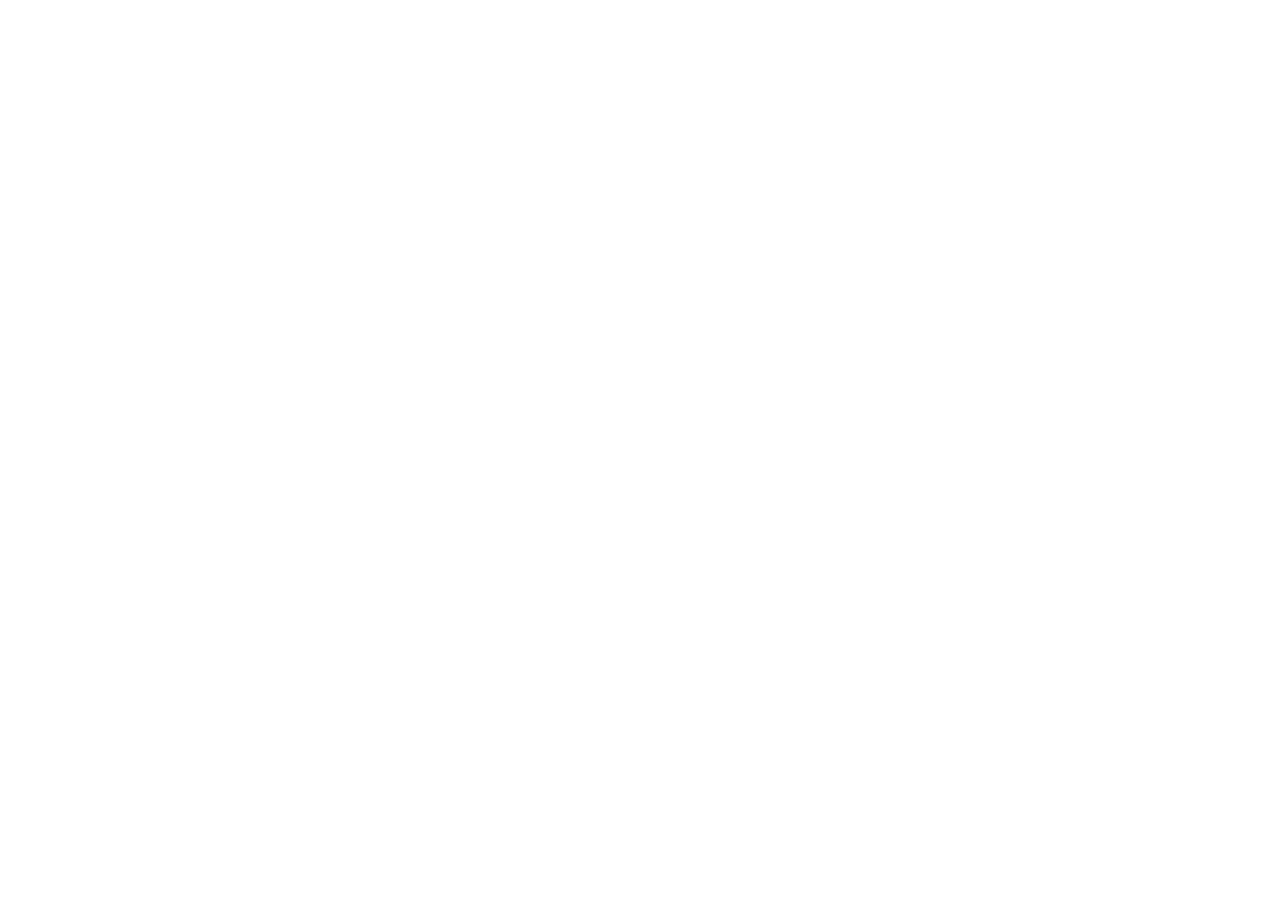
==== about.html @ d56c6442 "Add About, Categories, and Contact pages; remove Course Detail and Courses pages" ====
<!DOCTYPE html>
<html lang="en">
<head>
    <meta charset="UTF-8">
    <meta name="viewport" content="width=device-width, initial-scale=1.0">
    <title>LearnHub - About Us</title>
        <link href="https://cdn.jsdelivr.net/npm/bootstrap@5.3.8/dist/css/bootstrap.min.css" rel="stylesheet"
        integrity="sha384-sRIl4kxILFvY47J16cr9ZwB07vP4J8+LH7qKQnuqkuIAvNWLzeN8tE5YBujZqJLB" crossorigin="anonymous">
    <link rel="stylesheet" href="styles.css">
</head>

<body>
    <script src="https://cdn.jsdelivr.net/npm/bootstrap@5.3.8/dist/js/bootstrap.bundle.min.js"
        integrity="sha384-FKyoEForCGlyvwx9Hj09JcYn3nv7wiPVlz7YYwJrWVcXK/BmnVDxM+D2scQbITxI"
        crossorigin="anonymous"></script>
</body>

</html>
---- styles.css ----
:root {
    --color-primary: #1A3A5C;
    --color-accent: #2E86C1;
    --color-highlight: #E67E22;
    --color-bg: #F2F3F4;
    --color-text: #1C2833;
}

body {
    background: linear-gradient(180deg, #f7f9fb 0%, #eef3f8 100%);
    color: var(--color-text);
    font-family: "Segoe UI", Tahoma, Geneva, Verdana, sans-serif;
}

.lh-navbar {
    background-color: var(--color-primary);
}

.lh-navbar .navbar-brand,
.lh-navbar .nav-link {
    color: #f7fbff;
}

.lh-navbar .nav-link.active,
.lh-navbar .nav-link:hover,
.lh-navbar .nav-link:focus {
    color: #ffffff;
    text-decoration: underline;
    text-underline-offset: 0.2rem;
}

.lh-hero-wrap {
    background: radial-gradient(circle at top left, #2e86c1 0%, #1a3a5c 45%, #162a43 100%);
}


.lh-hero-carousel {
    border-radius: 1rem;
    overflow: hidden;
}

#heroCarousel {
    padding-bottom: 2.6rem;
}

.hero-slide {
    color: #ffffff;
    min-height: 420px;
    padding: 2rem;
}

.hero-slide img {
    height: 320px;
    width: 100%;
    object-fit: cover;
}

.category-card {
    border: 0;
    border-radius: 1rem;
    box-shadow: 0 10px 24px rgba(27, 48, 74, 0.09);
    transition: transform 0.25s ease, box-shadow 0.25s ease;
    min-height: 190px;
    background-size: cover;
    background-position: center;
    color: #ffffff;
    display: flex;
    align-items: end;
    justify-content: center;
    position: relative;
    isolation: isolate;
}

.category-card::before {
    content: "";
    position: absolute;
    inset: 0;
    border-radius: inherit;
    background: linear-gradient(180deg, rgba(9, 20, 33, 0.1) 15%, rgba(9, 20, 33, 0.72) 100%);
    z-index: -1;
}

.category-card h3 {
    color: #ffffff;
    text-shadow: 0 2px 6px rgba(0, 0, 0, 0.45);
}

.category-card:hover {
    transform: translateY(-6px);
    box-shadow: 0 16px 30px rgba(27, 48, 74, 0.16);
}

.category-coding {
    background-image: url("https://images.unsplash.com/photo-1461749280684-dccba630e2f6?auto=format&fit=crop&w=900&q=80");
}

.category-languages {
    background-image: url("https://images.unsplash.com/photo-1456513080510-7bf3a84b82f8?auto=format&fit=crop&w=900&q=80");
}

.category-business {
    background-image: url("https://images.unsplash.com/photo-1507679799987-c73779587ccf?auto=format&fit=crop&w=900&q=80");
}

.category-cooking {
    background-image: url("https://images.unsplash.com/photo-1498837167922-ddd27525d352?auto=format&fit=crop&w=900&q=80");
}

.lh-featured-bg {
    background-color: #f2f6fa;
}

.course-card {
    border: 0;
    border-radius: 1rem;
    overflow: hidden;
    box-shadow: 0 14px 26px rgba(24, 45, 69, 0.1);
}

.course-card .card-img-top {
    height: 200px;
    object-fit: cover;
}

.stats-box {
    background-color: #ffffff;
    border-radius: 0.85rem;
    border: 1px solid #dce5ef;
    padding: 1.25rem;
}

.lh-footer {
    background-color: #111f32;
    color: #f5f8fc;
}

.footer-link {
    color: #dbe8f6;
    text-decoration: none;
    line-height: 1.9;
}

.footer-link:hover,
.footer-link:focus {
    color: #ffffff;
    text-decoration: underline;
}

.social-pill {
    display: inline-flex;
    align-items: center;
    justify-content: center;
    min-width: 2.2rem;
    height: 2.2rem;
    border-radius: 999px;
    background-color: #233a57;
    color: #ffffff;
    font-weight: 600;
    font-size: 0.78rem;
}

.lh-hero-wrap .carousel-indicators {
    bottom: 0;
    margin-bottom: 0;
}

@media (max-width: 991.98px) {
    .lh-navbar .navbar-nav {
        padding-top: 0.75rem;
    }

    .hero-slide {
        min-height: auto;
        padding: 1.25rem 1.1rem 3rem;
    }

    .hero-slide img {
        height: 240px;
    }
}

@media (max-width: 575.98px) {
    .hero-slide h1,
    .hero-slide h2 {
        font-size: 1.7rem;
    }

    .hero-slide .lead {
        font-size: 1rem;
    }

    .hero-slide img {
        height: 210px;
    }
}
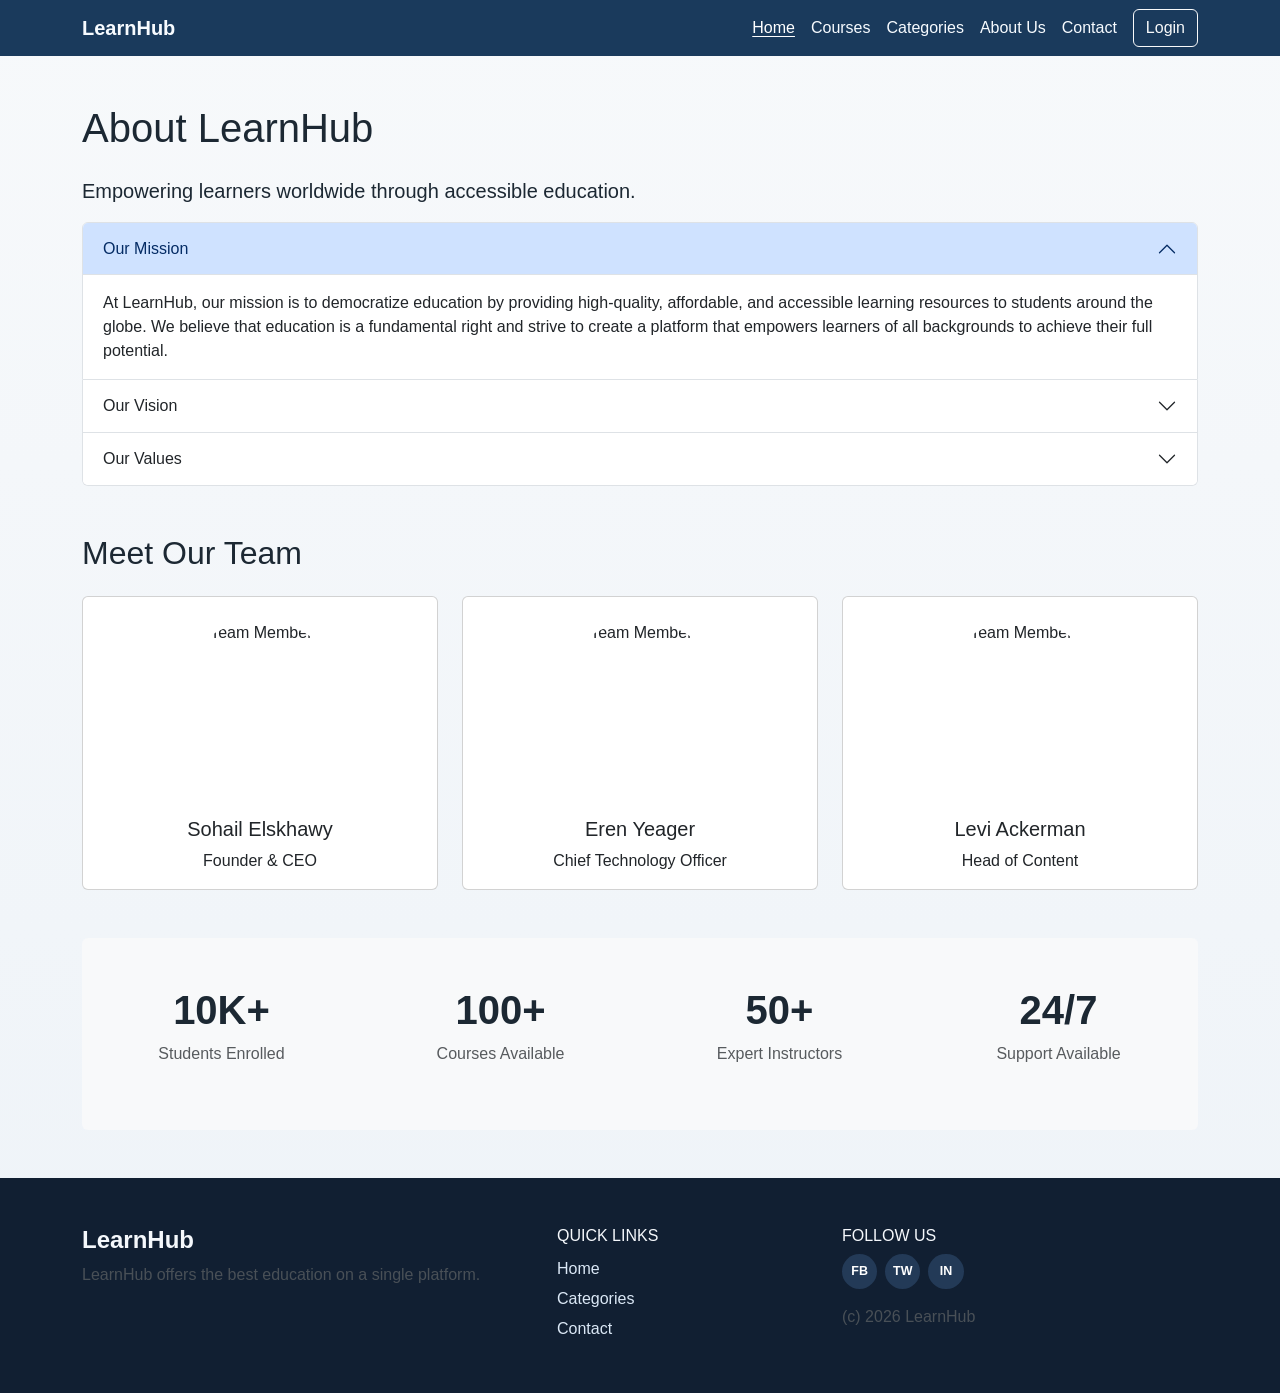
==== commit 3ff86916: "about page, coategories page done" ====
--- a/about.html
+++ b/about.html
@@ -1,18 +1,238 @@
 <!DOCTYPE html>
 <html lang="en">
+
 <head>
     <meta charset="UTF-8">
     <meta name="viewport" content="width=device-width, initial-scale=1.0">
     <title>LearnHub - About Us</title>
-        <link href="https://cdn.jsdelivr.net/npm/bootstrap@5.3.8/dist/css/bootstrap.min.css" rel="stylesheet"
+    <link href="https://cdn.jsdelivr.net/npm/bootstrap@5.3.8/dist/css/bootstrap.min.css" rel="stylesheet"
         integrity="sha384-sRIl4kxILFvY47J16cr9ZwB07vP4J8+LH7qKQnuqkuIAvNWLzeN8tE5YBujZqJLB" crossorigin="anonymous">
     <link rel="stylesheet" href="styles.css">
 </head>
 
 <body>
-    <script src="https://cdn.jsdelivr.net/npm/bootstrap@5.3.8/dist/js/bootstrap.bundle.min.js"
-        integrity="sha384-FKyoEForCGlyvwx9Hj09JcYn3nv7wiPVlz7YYwJrWVcXK/BmnVDxM+D2scQbITxI"
-        crossorigin="anonymous"></script>
+    <nav class="navbar navbar-expand-lg navbar-dark lh-navbar sticky-top">
+        <div class="container">
+            <a class="navbar-brand fw-bold" href="index.html">LearnHub</a>
+            <button class="navbar-toggler" type="button" data-bs-toggle="collapse" data-bs-target="#navbarNav"
+                aria-controls="navbarNav" aria-expanded="false" aria-label="Toggle navigation">
+                <span class="navbar-toggler-icon"></span>
+            </button>
+            <div class="collapse navbar-collapse" id="navbarNav">
+                <ul class="navbar-nav ms-auto align-items-lg-center">
+                    <li class="nav-item">
+                        <a class="nav-link active" aria-current="page" href="index.html">Home</a>
+                    </li>
+                    <li class="nav-item">
+                        <a class="nav-link" href="courses.html">Courses</a>
+                    </li>
+                    <li class="nav-item">
+                        <a class="nav-link" href="categories.html">Categories</a>
+                    </li>
+                    <li class="nav-item">
+                        <a class="nav-link" href="about.html">About Us</a>
+                    </li>
+                    <li class="nav-item">
+                        <a class="nav-link" href="contact.html">Contact</a>
+                    </li>
+                    <li class="nav-item ms-lg-2 mt-2 mt-lg-0">
+                        <button class="btn btn-outline-light" data-bs-toggle="modal" data-bs-target="#loginModal"
+                            type="button">Login</button>
+                    </li>
+                </ul>
+            </div>
+        </div>
+    </nav>
+    <main class="container my-5">
+        <h1 class="mb-4">About LearnHub</h1>
+        <p class="lead">Empowering learners worldwide through accessible education.</p>
+
+        <div class="accordion" id="aboutAccordion">
+            <div class="accordion-item">
+                <h2 class="accordion-header" id="missionHeading">
+                    <button class="accordion-button" type="button" data-bs-toggle="collapse"
+                        data-bs-target="#missionCollapse" aria-expanded="true" aria-controls="missionCollapse">
+                        Our Mission
+                    </button>
+                </h2>
+                <div id="missionCollapse" class="accordion-collapse collapse show" aria-labelledby="missionHeading"
+                    data-bs-parent="#aboutAccordion">
+                    <div class="accordion-body">
+                        At LearnHub, our mission is to democratize education by providing high-quality, affordable, and
+                        accessible learning resources to students around the globe. We believe that education is a
+                        fundamental right and strive to create a platform that empowers learners of all backgrounds to
+                        achieve their full potential.
+                    </div>
+                </div>
+            </div>
+            <div class="accordion-item">
+                <h2 class="accordion-header" id="visionHeading">
+                    <button class="accordion-button collapsed" type="button" data-bs-toggle="collapse"
+                        data-bs-target="#visionCollapse" aria-expanded="false" aria-controls="visionCollapse">
+                        Our Vision
+                    </button>
+                </h2>
+                <div id="visionCollapse" class="accordion-collapse collapse" aria-labelledby="visionHeading"
+                    data-bs-parent="#aboutAccordion">
+                    <div class="accordion-body">
+                        Our vision is to become the leading online learning platform that transforms the way people
+                        acquire knowledge and skills. We aim to foster a global community of learners and educators who
+                        collaborate to create a more inclusive and innovative educational ecosystem.
+                    </div>
+                </div>
+            </div>
+            <div class="accordion-item">
+                <h2 class="accordion-header" id="valuesHeading">
+                    <button class="accordion-button collapsed" type="button" data-bs-toggle="collapse"
+                        data-bs-target="#valuesCollapse" aria-expanded="false" aria-controls="valuesCollapse">
+                        Our Values
+                    </button>
+                </h2>
+                <div id="valuesCollapse" class="accordion-collapse collapse" aria-labelledby="valuesHeading"
+                    data-bs-parent="#aboutAccordion">
+                    <div class="accordion-body">
+                        We are guided by the following core values:
+                        <ul>
+                            <li><strong>Accessibility:</strong> We are committed to making education accessible to
+                                everyone, regardless of their location
+                                or background.</li>
+                            <li><strong>Quality:</strong> We strive to provide high-quality educational content that
+                                meets the needs of our learners.</li>
+                            <li><strong>Innovation:</strong> We embrace innovation and continuously seek new ways to
+                                enhance the learning experience.</li>
+                            <li><strong>Community:</strong> We believe in the power of community and encourage
+                                collaboration among learners and educators.</li>
+                            <li><strong>Integrity:</strong> We operate with integrity and transparency in all our
+                                endeavors.</li>
+                        </ul>
+                    </div>
+                </div>
+            </div>
+        </div>
+
+        <!-- meet our team -->
+        <section class="mt-5">
+            <h2 class="mb-4">Meet Our Team</h2>
+            <div class="row g-4">
+                <div class="col-12 col-md-6 col-lg-4">
+                    <div class="card h-100 text-center">
+                        <img src="https://avatars.githubusercontent.com/u/141144369?v=4" class="rounded-circle mx-auto mt-4"
+                            alt="Team Member 1" style="width: 180px; height: 180px; object-fit: cover;">
+                        <div class="card-body">
+                            <h5 class="card-title">Sohail Elskhawy</h5>
+                            <p class="card-text">Founder & CEO</p>
+                        </div>
+                    </div>
+                </div>
+                <div class="col-12 col-md-6 col-lg-4">
+                    <div class="card h-100 text-center">
+                        <img src="https://freepngimg.com/thumb/anime/112648-yeager-eren-free-transparent-image-hd.png"
+                            class="rounded-circle mx-auto mt-4" alt="Team Member 2"
+                            style="width: 180px; height: 180px; object-fit: cover;">
+                        <div class="card-body">
+                            <h5 class="card-title">Eren Yeager</h5>
+                            <p class="card-text">Chief Technology Officer</p>
+                        </div>
+                    </div>
+                </div>
+                <div class="col-12 col-md-6 col-lg-4">
+                    <div class="card h-100 text-center">
+                        <img src="https://w0.peakpx.com/wallpaper/111/603/HD-wallpaper-levi-mappa-aot-attack-on-titan-captain-levi-eren-levi-ackerman-rainer-sasha-shingeki-no-kyojin-zeke.jpg"
+                            class="rounded-circle mx-auto mt-4" alt="Team Member 3"
+                            style="width: 180px; height: 180px; object-fit: cover;">
+                        <div class="card-body">
+                            <h5 class="card-title">Levi Ackerman</h5>
+                            <p class="card-text">Head of Content</p>
+                        </div>
+                    </div>
+                </div>
+            </div>
+        </section>
+
+        <!-- stats section -->
+        <section class="py-5 mt-5 bg-light rounded">
+            <div class="container">
+                <div class="row text-center">
+                    <div class="col-6 col-md-3">
+                        <h3 class="h1 fw-bold">10K+</h3>
+                        <p class="text-muted">Students Enrolled</p>
+                    </div>
+                    <div class="col-6 col-md-3">
+                        <h3 class="h1 fw-bold">100+</h3>
+                        <p class="text-muted">Courses Available</p>
+                    </div>
+                    <div class="col-6 col-md-3">
+                        <h3 class="h1 fw-bold">50+</h3>
+                        <p class="text-muted">Expert Instructors</p>
+                    </div>
+                    <div class="col-6 col-md-3">
+                        <h3 class="h1 fw-bold">24/7</h3>
+                        <p class="text-muted">Support Available</p>
+                    </div>
+                </div>
+            </div>
+        </section>
+    </main>
+    <footer class=" py-5 lh-footer">
+                                <div class="container">
+                                    <div class="row g-4">
+                                        <div class="col-12 col-lg-5">
+                                            <h2 class="h4 fw-bold">LearnHub</h2>
+                                            <p class="mb-0 text-light-emphasis">LearnHub offers the best education on a
+                                                single platform.</p>
+                                        </div>
+                                        <div class="col-6 col-lg-3">
+                                            <h3 class="h6 text-uppercase">Quick Links</h3>
+                                            <ul class="list-unstyled mb-0">
+                                                <li><a class="footer-link" href="index.html">Home</a></li>
+                                                <li><a class="footer-link" href="categories.html">Categories</a></li>
+                                                <li><a class="footer-link" href="contact.html">Contact</a></li>
+                                            </ul>
+                                        </div>
+                                        <div class="col-6 col-lg-4">
+                                            <h3 class="h6 text-uppercase">Follow Us</h3>
+                                            <div class="d-flex gap-2 mb-3">
+                                                <span class="social-pill">FB</span>
+                                                <span class="social-pill">TW</span>
+                                                <span class="social-pill">IN</span>
+                                            </div>
+                                            <p class="mb-0 text-light-emphasis">(c) 2026 LearnHub</p>
+                                        </div>
+                                    </div>
+                                </div>
+                                </footer>
+
+                                <div class="modal fade" id="loginModal" tabindex="-1" aria-labelledby="loginModalLabel"
+                                    aria-hidden="true">
+                                    <div class="modal-dialog modal-dialog-centered">
+                                        <div class="modal-content">
+                                            <div class="modal-header">
+                                                <h2 class="modal-title fs-5" id="loginModalLabel">Student Login</h2>
+                                                <button type="button" class="btn-close" data-bs-dismiss="modal"
+                                                    aria-label="Close"></button>
+                                            </div>
+                                            <div class="modal-body">
+                                                <form>
+                                                    <div class="mb-3">
+                                                        <label for="emailInput" class="form-label">Email address</label>
+                                                        <input type="email" class="form-control" id="emailInput"
+                                                            placeholder="name@example.com">
+                                                    </div>
+                                                    <div class="mb-3">
+                                                        <label for="passwordInput" class="form-label">Password</label>
+                                                        <input type="password" class="form-control" id="passwordInput"
+                                                            placeholder="Enter password">
+                                                    </div>
+                                                    <button type="submit" class="btn btn-primary w-100">Sign in</button>
+                                                </form>
+                                            </div>
+                                        </div>
+                                    </div>
+                                </div>
+                                <script
+                                    src="https://cdn.jsdelivr.net/npm/bootstrap@5.3.8/dist/js/bootstrap.bundle.min.js"
+                                    integrity="sha384-FKyoEForCGlyvwx9Hj09JcYn3nv7wiPVlz7YYwJrWVcXK/BmnVDxM+D2scQbITxI"
+                                    crossorigin="anonymous"></script>
 </body>
 
 </html>
--- a/styles.css
+++ b/styles.css
@@ -164,6 +164,15 @@
     margin-bottom: 0;
 }
 
+.card {
+    transition: transform 0.2s ease, box-shadow 0.2s ease;
+}
+
+.card:hover {
+    transform: translateY(-5px);
+    box-shadow: 0 10px 25px rgba(0,0,0,0.1);
+}
+
 @media (max-width: 991.98px) {
     .lh-navbar .navbar-nav {
         padding-top: 0.75rem;
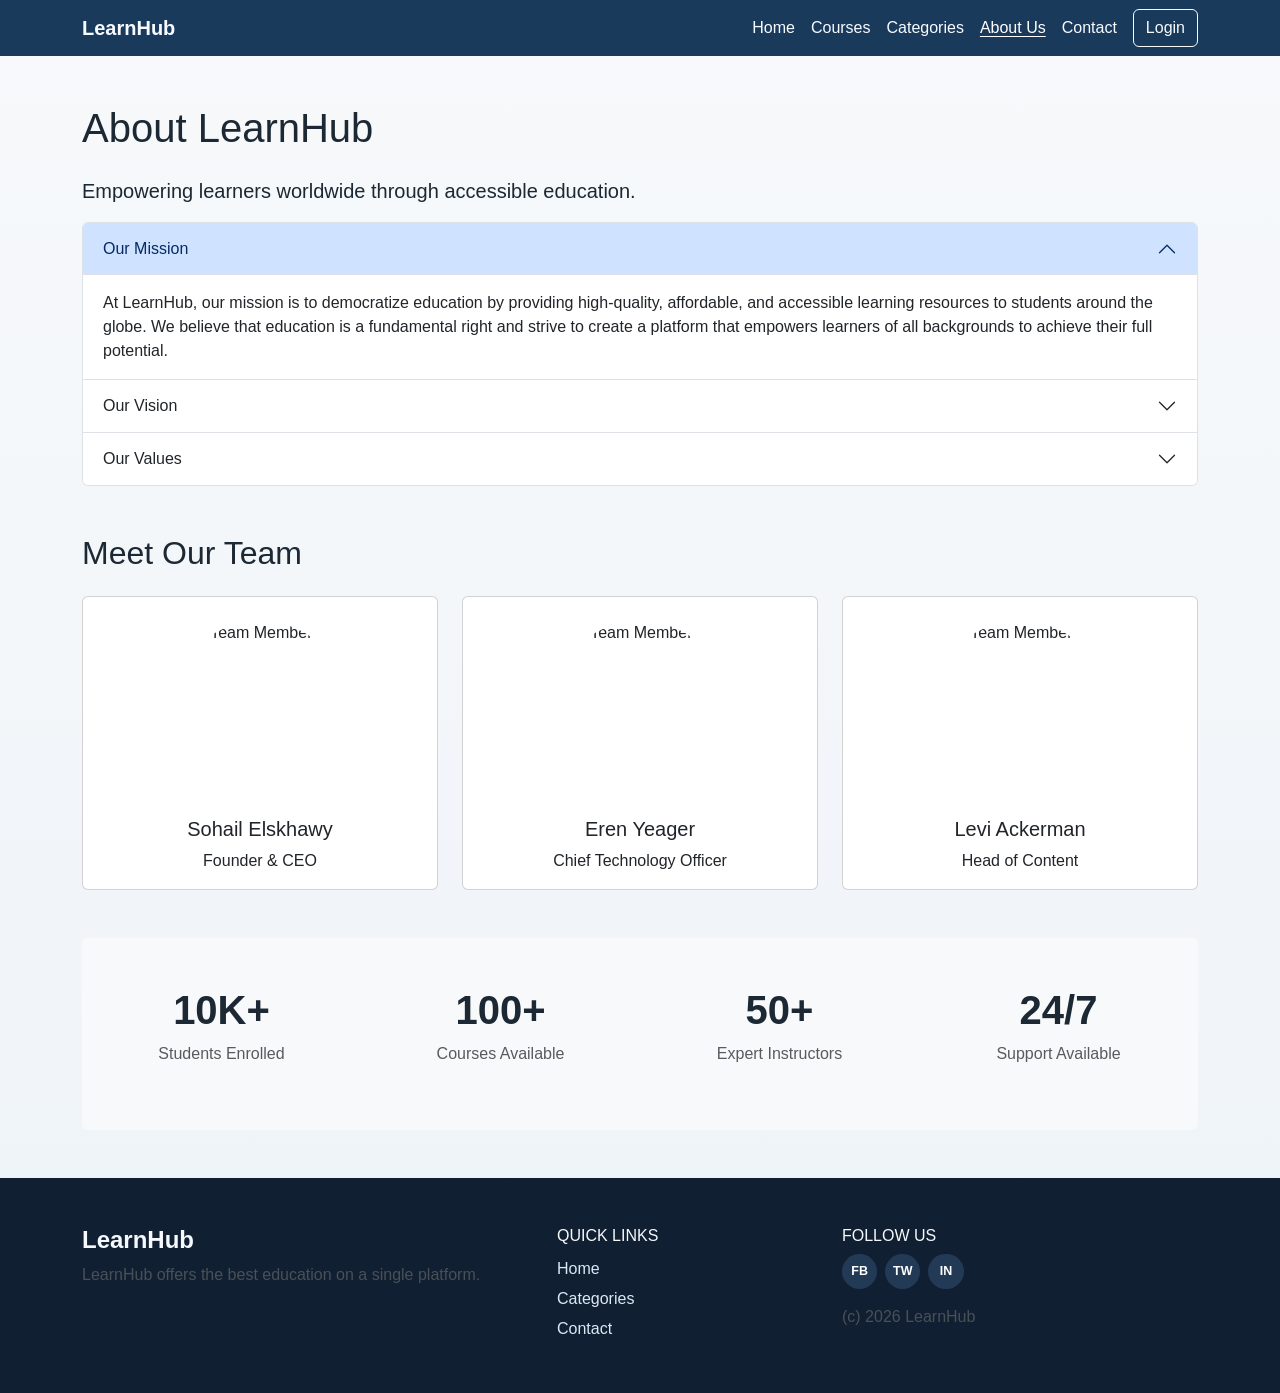
==== commit e4c635ac: "Enhance contact page layout and styling; add form elements and validation" ====
--- a/about.html
+++ b/about.html
@@ -21,7 +21,7 @@
             <div class="collapse navbar-collapse" id="navbarNav">
                 <ul class="navbar-nav ms-auto align-items-lg-center">
                     <li class="nav-item">
-                        <a class="nav-link active" aria-current="page" href="index.html">Home</a>
+                        <a class="nav-link" aria-current="page" href="index.html">Home</a>
                     </li>
                     <li class="nav-item">
                         <a class="nav-link" href="courses.html">Courses</a>
@@ -30,7 +30,7 @@
                         <a class="nav-link" href="categories.html">Categories</a>
                     </li>
                     <li class="nav-item">
-                        <a class="nav-link" href="about.html">About Us</a>
+                        <a class="nav-link active" href="about.html">About Us</a>
                     </li>
                     <li class="nav-item">
                         <a class="nav-link" href="contact.html">Contact</a>
@@ -110,7 +110,6 @@
             </div>
         </div>
 
-        <!-- meet our team -->
         <section class="mt-5">
             <h2 class="mb-4">Meet Our Team</h2>
             <div class="row g-4">
@@ -149,7 +148,6 @@
             </div>
         </section>
 
-        <!-- stats section -->
         <section class="py-5 mt-5 bg-light rounded">
             <div class="container">
                 <div class="row text-center">
--- a/styles.css
+++ b/styles.css
@@ -173,6 +173,68 @@
     box-shadow: 0 10px 25px rgba(0,0,0,0.1);
 }
 
+.contact-page .section-title-underline {
+    width: 78px;
+    height: 4px;
+    border-radius: 999px;
+    background: linear-gradient(90deg, var(--color-accent), var(--color-highlight));
+}
+
+.contact-card {
+    background-color: #ffffff;
+    border: 1px solid #dce5ef;
+    border-radius: 1rem;
+    padding: 1.5rem;
+    box-shadow: 0 10px 20px rgba(24, 45, 69, 0.08);
+}
+
+.contact-page .form-control,
+.contact-page .form-select {
+    border-color: #cdd9e6;
+    min-height: 2.85rem;
+}
+
+.contact-page .form-control:focus,
+.contact-page .form-select:focus,
+.contact-page .form-check-input:focus {
+    border-color: var(--color-accent);
+    box-shadow: 0 0 0 0.25rem rgba(46, 134, 193, 0.18);
+}
+
+.contact-page textarea.form-control {
+    min-height: 8.5rem;
+}
+
+.contact-page .btn-primary {
+    background-color: var(--color-accent);
+    border-color: var(--color-accent);
+    font-weight: 600;
+}
+
+.contact-page .btn-primary:hover,
+.contact-page .btn-primary:focus {
+    background-color: #2778ae;
+    border-color: #2778ae;
+}
+
+.contact-info-list a {
+    color: var(--color-primary);
+    text-decoration: none;
+}
+
+.contact-info-list a:hover,
+.contact-info-list a:focus {
+    text-decoration: underline;
+}
+
+.map-placeholder {
+    background: linear-gradient(145deg, #eaf1f7, #dfe8f2);
+}
+
+.lh-radio-feedback {
+    display: none;
+}
+
 @media (max-width: 991.98px) {
     .lh-navbar .navbar-nav {
         padding-top: 0.75rem;
@@ -185,6 +247,10 @@
 
     .hero-slide img {
         height: 240px;
+    }
+
+    .contact-card {
+        padding: 1.25rem;
     }
 }
 
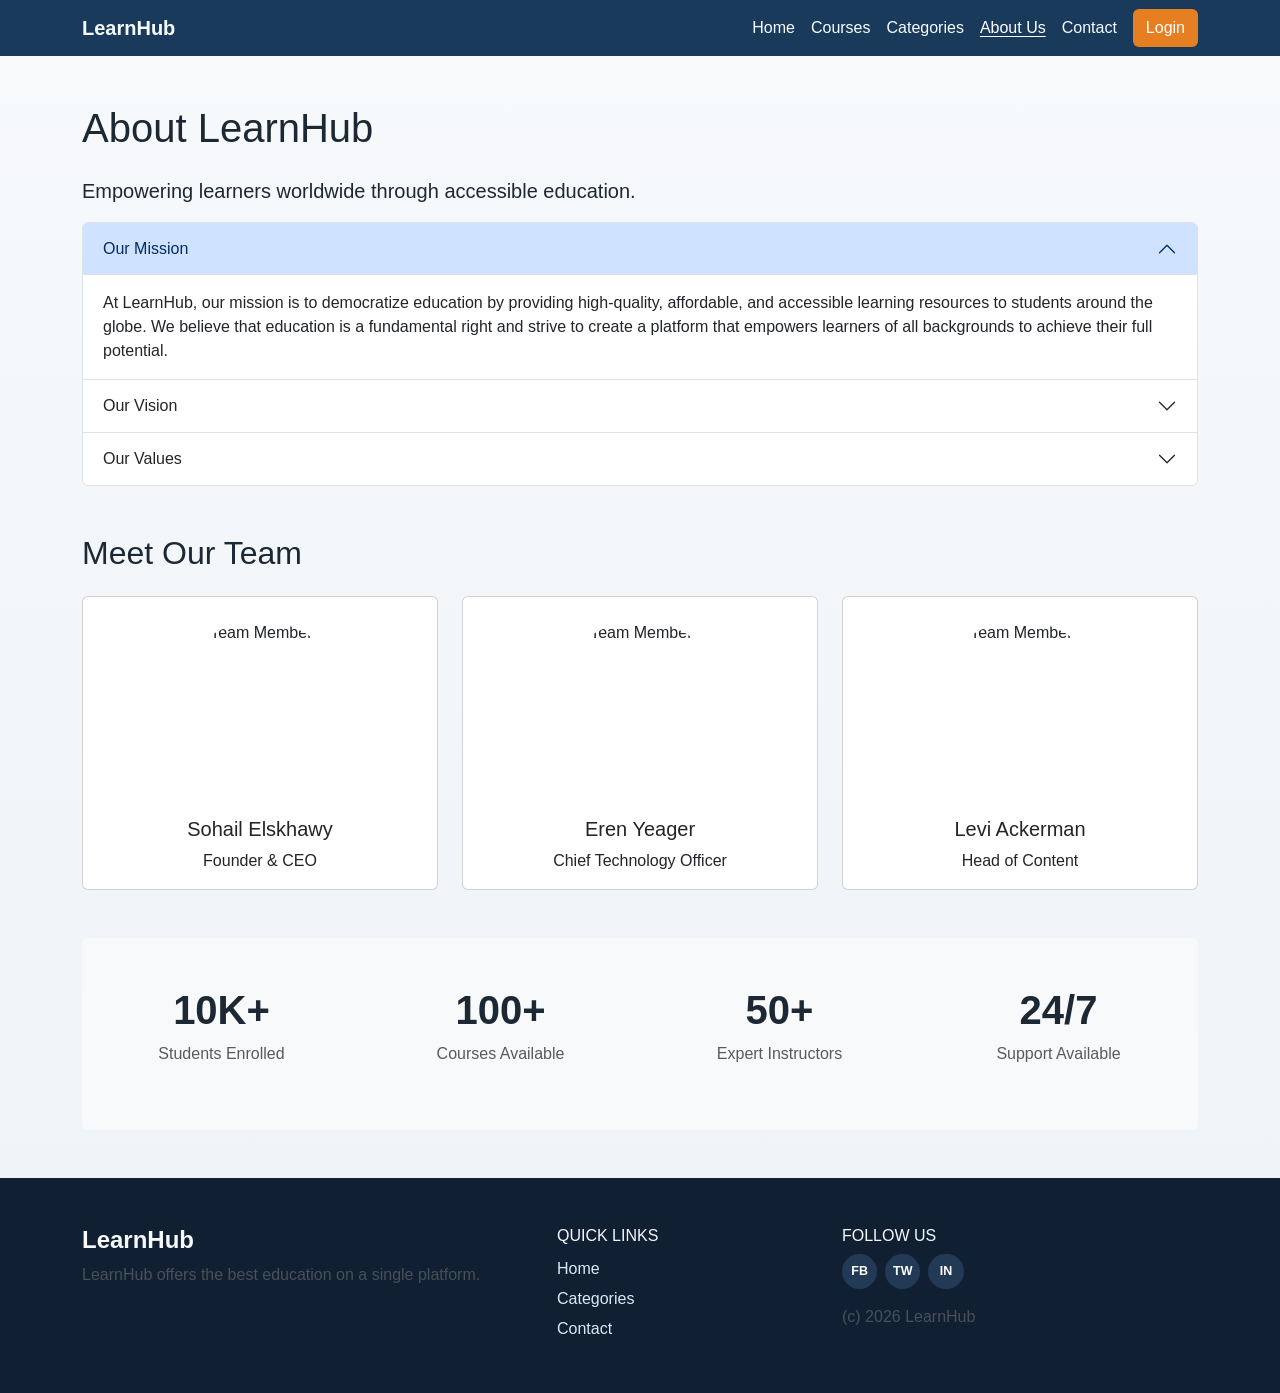
==== commit 357b1f76: "last touches" ====
--- a/about.html
+++ b/about.html
@@ -36,7 +36,7 @@
                         <a class="nav-link" href="contact.html">Contact</a>
                     </li>
                     <li class="nav-item ms-lg-2 mt-2 mt-lg-0">
-                        <button class="btn btn-outline-light" data-bs-toggle="modal" data-bs-target="#loginModal"
+                        <button class="btn login-btn" data-bs-toggle="modal" data-bs-target="#loginModal"
                             type="button">Login</button>
                     </li>
                 </ul>
--- a/styles.css
+++ b/styles.css
@@ -231,8 +231,9 @@
     background: linear-gradient(145deg, #eaf1f7, #dfe8f2);
 }
 
-.lh-radio-feedback {
-    display: none;
+.login-btn{
+    background-color: var(--color-highlight);
+    color: #fff;
 }
 
 @media (max-width: 991.98px) {
